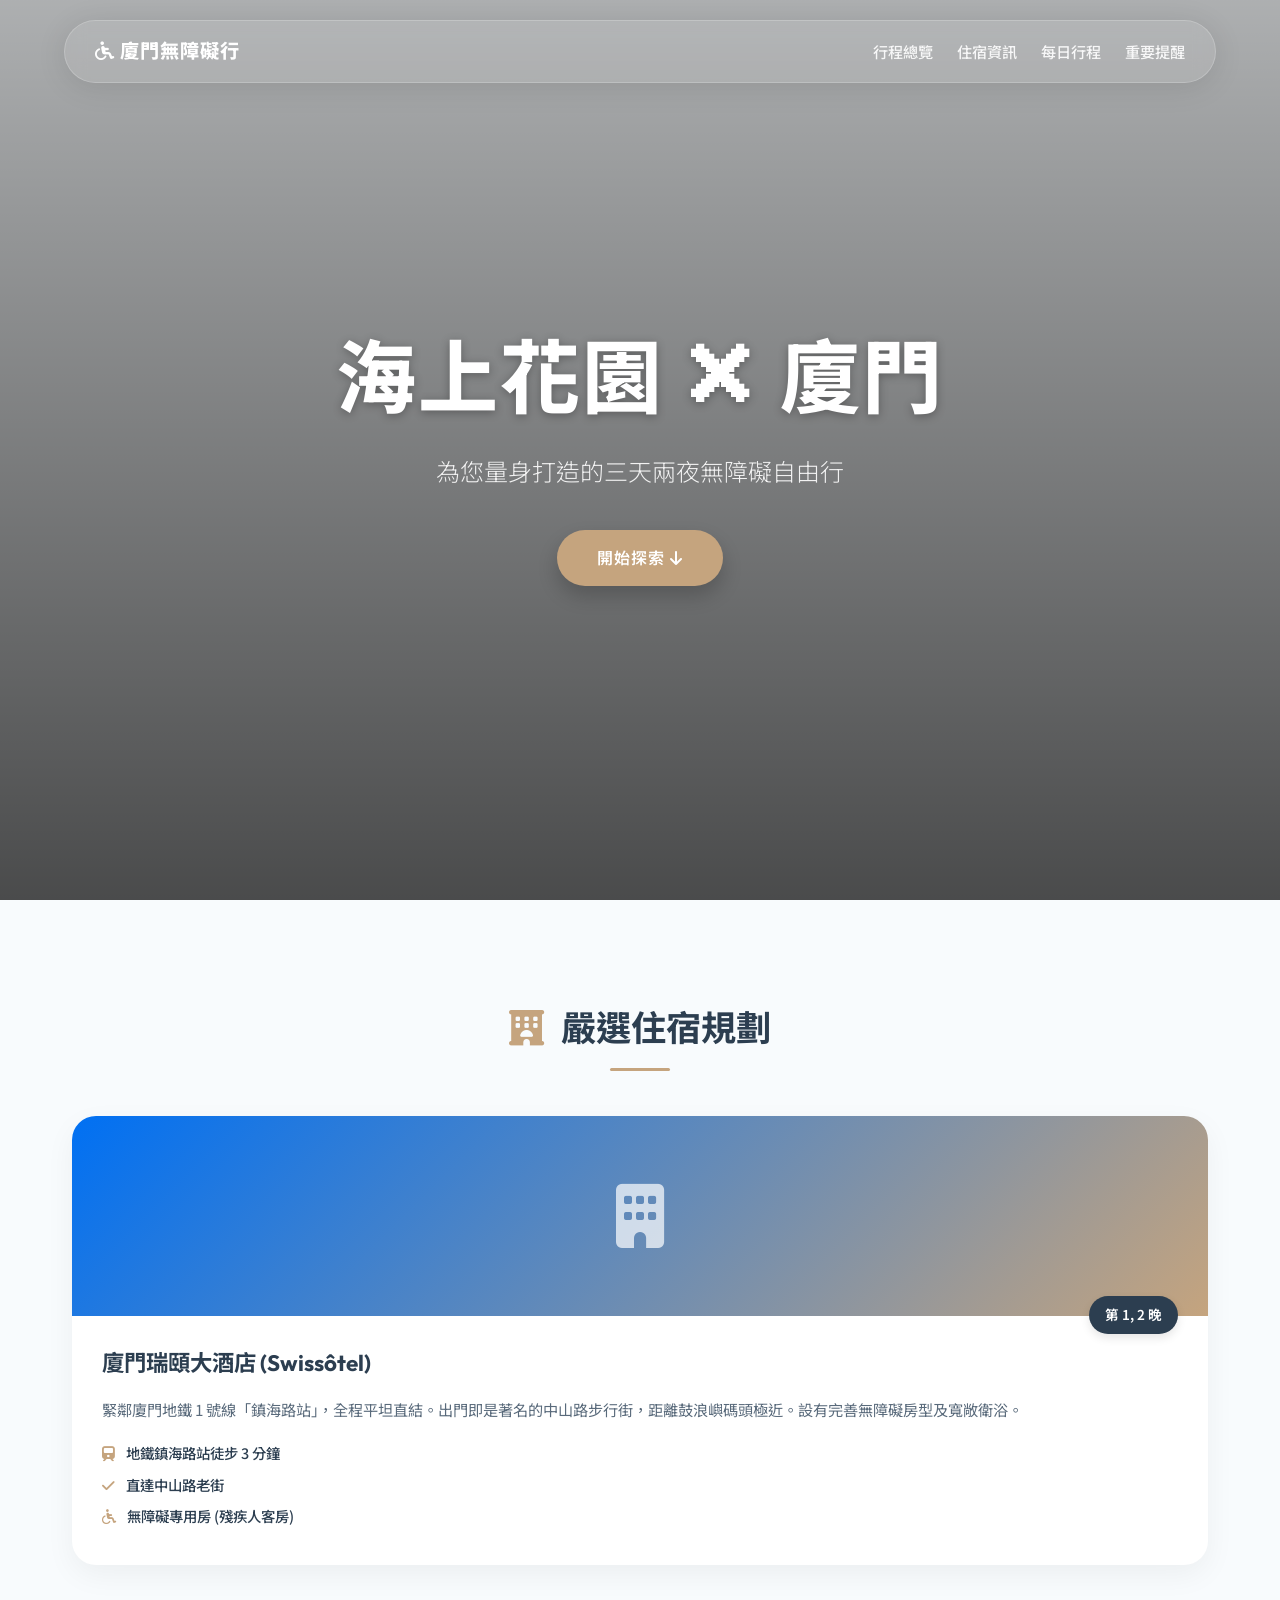
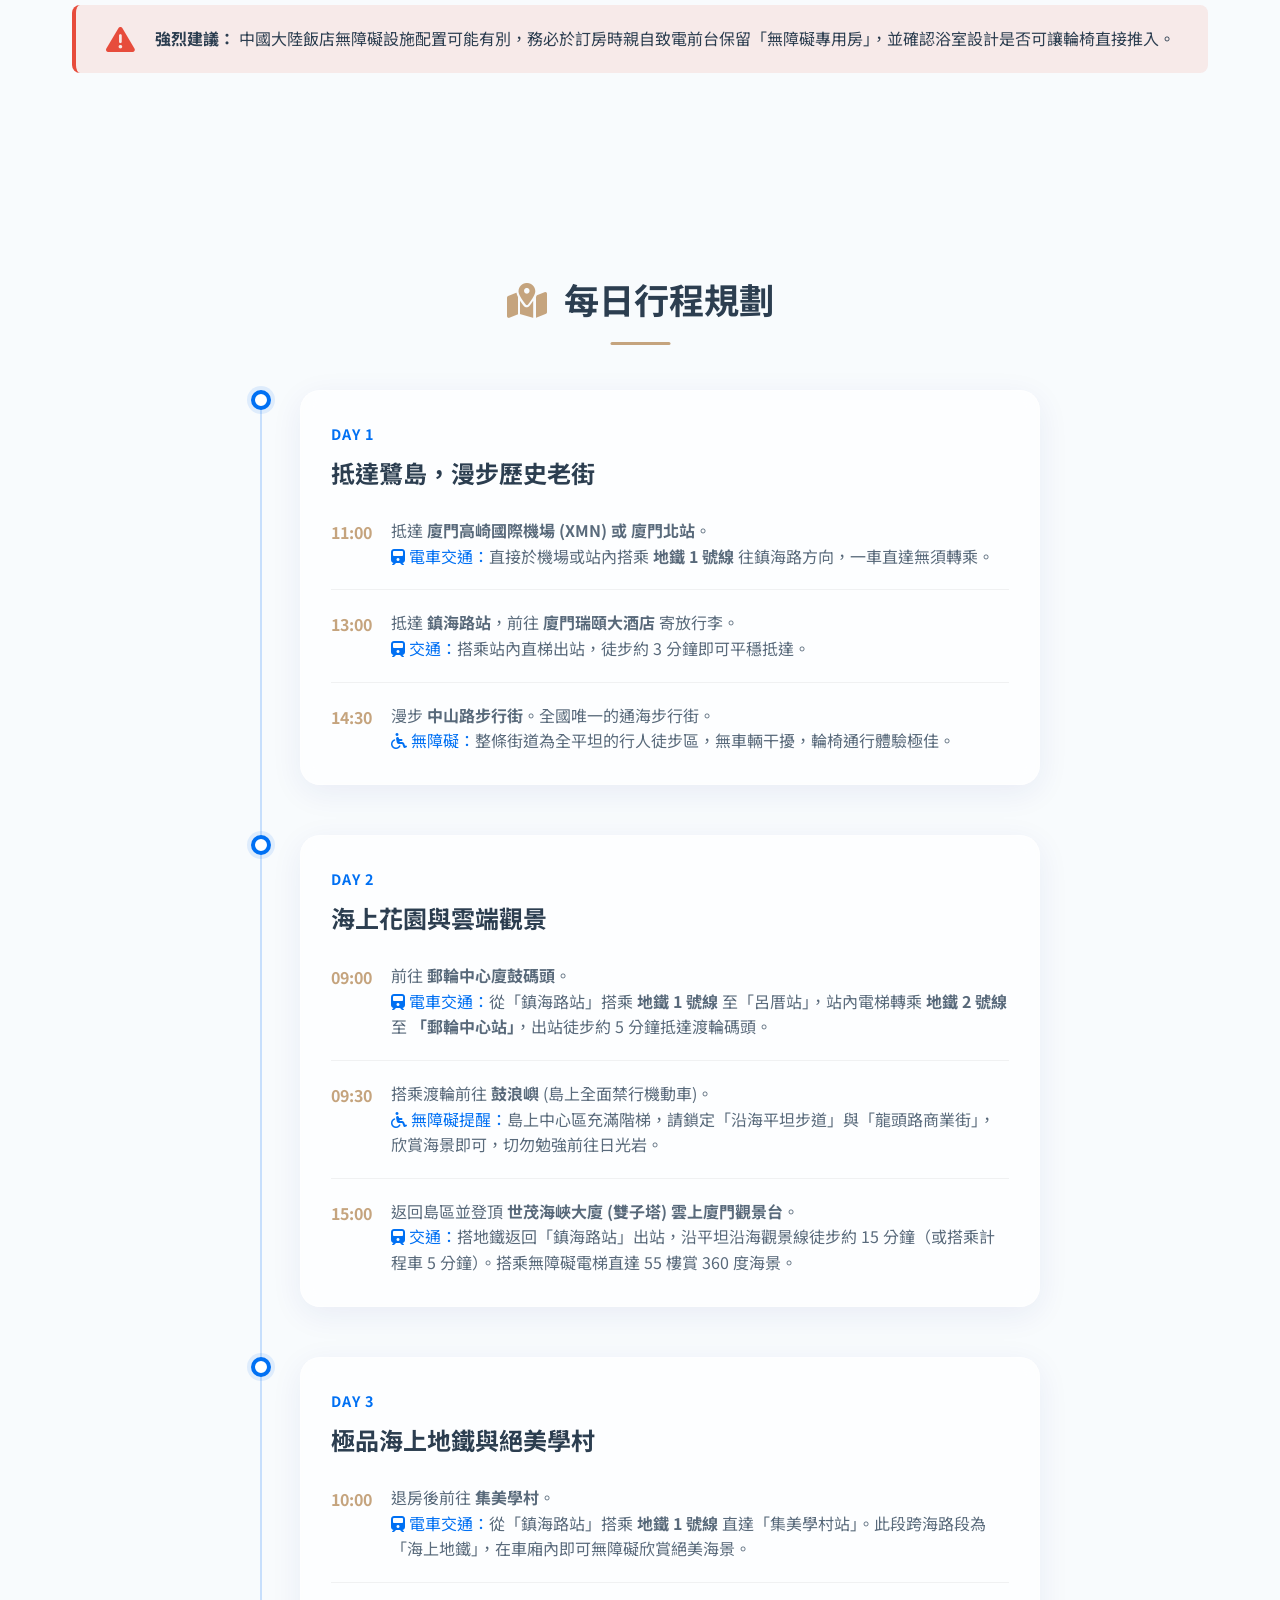
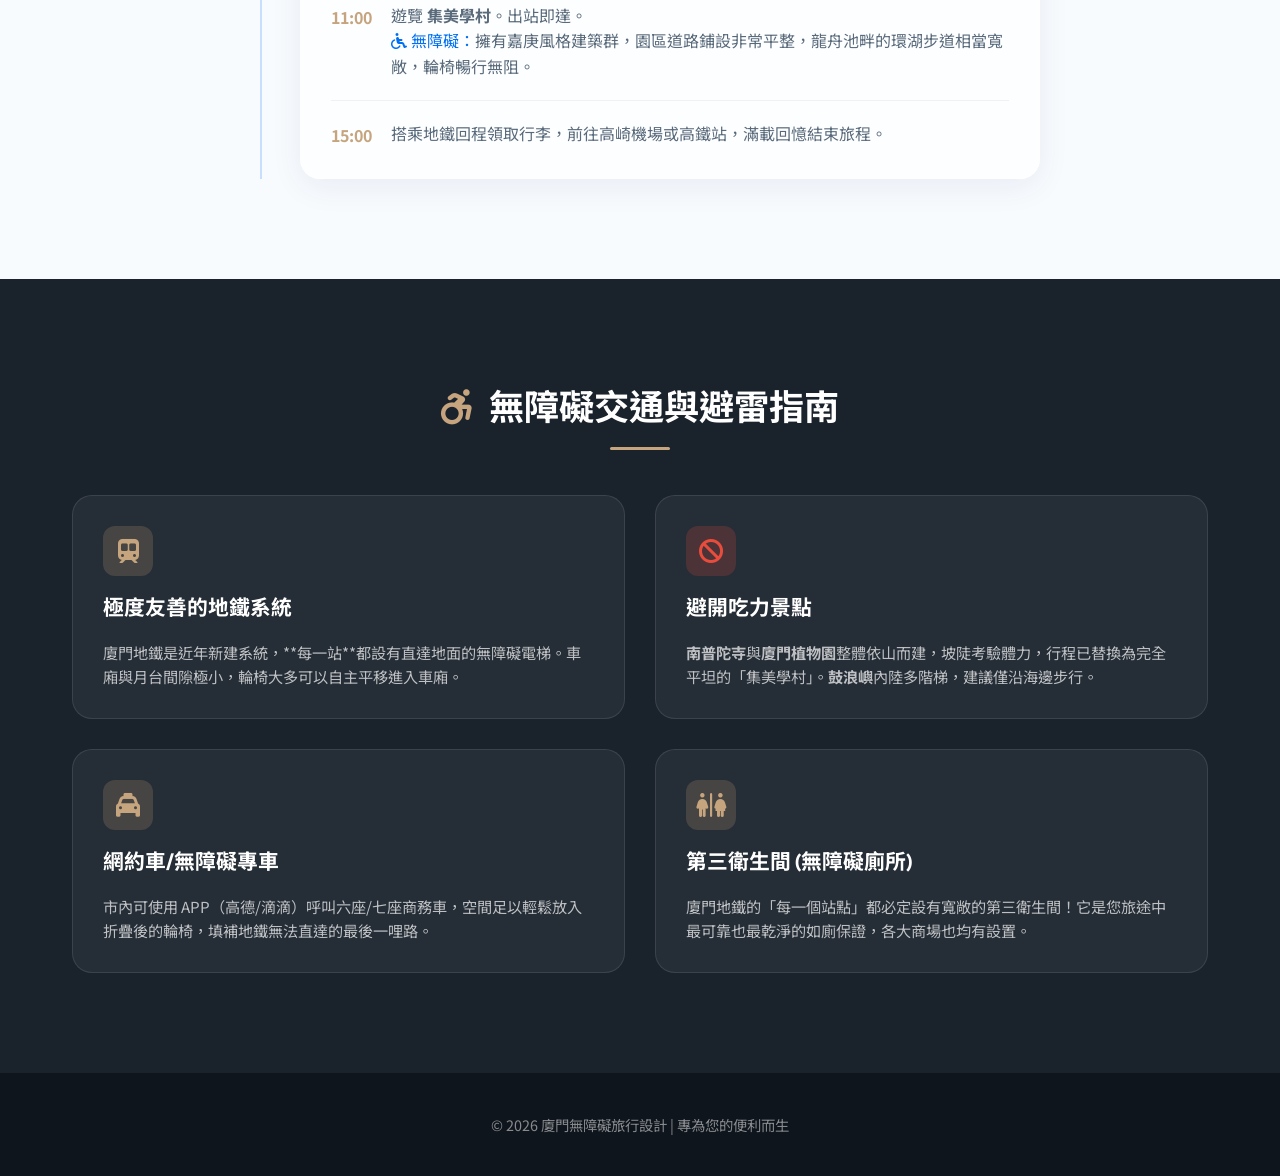
==== xiamen.html @ 21d66947 "Add files via upload" ====
<!DOCTYPE html>
<html lang="zh-TW">
<head>
    <meta charset="UTF-8">
    <meta name="viewport" content="width=device-width, initial-scale=1.0">
    <title>廈門專屬無障礙自由行 | 三天兩夜深度導覽</title>
    <meta name="description" content="專為輪椅使用者設計的廈門三天兩夜無障礙自由行行程規劃，包含住宿、交通與景點安排。">
    <!-- Google Fonts -->
    <link rel="preconnect" href="https://fonts.googleapis.com">
    <link rel="preconnect" href="https://fonts.gstatic.com" crossorigin>
    <link href="https://fonts.googleapis.com/css2?family=Noto+Sans+TC:wght@300;400;500;700&family=Outfit:wght@400;600;800&display=swap" rel="stylesheet">
    <!-- Font Awesome -->
    <link rel="stylesheet" href="https://cdnjs.cloudflare.com/ajax/libs/font-awesome/6.4.0/css/all.min.css">
    <link rel="stylesheet" href="index.css">
    <style>
        /* Override Hero Background for Xiamen */
        .hero-background {
            background-image: linear-gradient(to bottom, rgba(0,0,0,0.3), rgba(0,0,0,0.7)), url('https://images.unsplash.com/photo-1574041794611-65f0d2ba2cdc?ixlib=rb-4.0.3&auto=format&fit=crop&w=1920&q=80');
        }
    </style>
</head>
<body>

    <!-- Hero Section -->
    <header class="hero">
        <div class="hero-background"></div>
        <div class="glass-nav">
            <div class="logo"><i class="fa-solid fa-wheelchair"></i> 廈門無障礙行</div>
            <nav>
                <a href="#overview">行程總覽</a>
                <a href="#accommodation">住宿資訊</a>
                <a href="#itinerary">每日行程</a>
                <a href="#tips">重要提醒</a>
            </nav>
        </div>
        <div class="hero-content">
            <h1 class="animate-fade-up">海上花園 ✕ 廈門</h1>
            <p class="subtitle animate-fade-up" style="animation-delay: 0.2s;">為您量身打造的三天兩夜無障礙自由行</p>
            <a href="#itinerary" class="cta-button animate-fade-up" style="animation-delay: 0.4s;">
                開始探索 <i class="fa-solid fa-arrow-down"></i>
            </a>
        </div>
    </header>

    <!-- Accommodation Section -->
    <section id="accommodation" class="section glass-section">
        <div class="container">
            <h2 class="section-title"><i class="fa-solid fa-hotel"></i> 嚴選住宿規劃</h2>
            <div class="cards-grid">
                <!-- Hotel 1 -->
                <div class="card hotel-card hover-lift">
                    <div class="card-image" style="background: linear-gradient(135deg, #0070f3, #c5a47e); display: flex; align-items: center; justify-content: center;"><i class="fa-solid fa-building" style="font-size: 4rem; color: rgba(255,255,255,0.7);"></i></div>
                    <div class="card-content">
                        <div class="badge">第 1, 2 晚</div>
                        <h3>廈門瑞頤大酒店 (Swissôtel)</h3>
                        <p class="hotel-desc">緊鄰廈門地鐵 1 號線「鎮海路站」，全程平坦直結。出門即是著名的中山路步行街，距離鼓浪嶼碼頭極近。設有完善無障礙房型及寬敞衛浴。</p>
                        <ul class="features">
                            <li><i class="fa-solid fa-train"></i> 地鐵鎮海路站徒步 3 分鐘</li>
                            <li><i class="fa-solid fa-check"></i> 直達中山路老街</li>
                            <li><i class="fa-solid fa-wheelchair"></i> 無障礙專用房 (殘疾人客房)</li>
                        </ul>
                    </div>
                </div>
            </div>
            <div class="alert-box warning-alert">
                <i class="fa-solid fa-triangle-exclamation"></i>
                <div>
                    <strong>強烈建議：</strong>
                    中國大陸飯店無障礙設施配置可能有別，務必於訂房時親自致電前台保留「無障礙專用房」，並確認浴室設計是否可讓輪椅直接推入。
                </div>
            </div>
        </div>
    </section>

    <!-- Itinerary Timeline -->
    <section id="itinerary" class="section">
        <div class="container">
            <h2 class="section-title"><i class="fa-solid fa-map-location-dot"></i> 每日行程規劃</h2>
            <div class="timeline">
                
                <!-- Day 1 -->
                <div class="timeline-item">
                    <div class="timeline-dot"></div>
                    <div class="timeline-content glass-card hover-scale">
                        <div class="day-number">Day 1</div>
                        <h3>抵達鷺島，漫步歷史老街</h3>
                        <div class="time-block">
                            <span class="time">11:00</span>
                            <p>抵達 <strong>廈門高崎國際機場 (XMN) 或 廈門北站</strong>。<br><span style="color:var(--accent-blue)"><i class="fa-solid fa-train"></i> 電車交通：</span>直接於機場或站內搭乘 <strong>地鐵 1 號線</strong> 往鎮海路方向，一車直達無須轉乘。</p>
                        </div>
                        <div class="time-block">
                            <span class="time">13:00</span>
                            <p>抵達 <strong>鎮海路站</strong>，前往 <strong>廈門瑞頤大酒店</strong> 寄放行李。<br><span style="color:var(--accent-blue)"><i class="fa-solid fa-train"></i> 交通：</span>搭乘站內直梯出站，徒步約 3 分鐘即可平穩抵達。</p>
                        </div>
                        <div class="time-block">
                            <span class="time">14:30</span>
                            <p>漫步 <strong>中山路步行街</strong>。全國唯一的通海步行街。<br><span style="color:var(--accent-blue)"><i class="fa-solid fa-wheelchair"></i> 無障礙：</span>整條街道為全平坦的行人徒步區，無車輛干擾，輪椅通行體驗極佳。</p>
                        </div>
                    </div>
                </div>

                <!-- Day 2 -->
                <div class="timeline-item">
                    <div class="timeline-dot"></div>
                    <div class="timeline-content glass-card hover-scale">
                        <div class="day-number">Day 2</div>
                        <h3>海上花園與雲端觀景</h3>
                        <div class="time-block">
                            <span class="time">09:00</span>
                            <p>前往 <strong>郵輪中心廈鼓碼頭</strong>。<br><span style="color:var(--accent-blue)"><i class="fa-solid fa-train"></i> 電車交通：</span>從「鎮海路站」搭乘 <strong>地鐵 1 號線</strong> 至「呂厝站」，站內電梯轉乘 <strong>地鐵 2 號線</strong> 至 <strong>「郵輪中心站」</strong>，出站徒步約 5 分鐘抵達渡輪碼頭。</p>
                        </div>
                        <div class="time-block">
                            <span class="time">09:30</span>
                            <p>搭乘渡輪前往 <strong>鼓浪嶼</strong> (島上全面禁行機動車)。<br><span style="color:var(--accent-blue)"><i class="fa-solid fa-wheelchair"></i> 無障礙提醒：</span>島上中心區充滿階梯，請鎖定「沿海平坦步道」與「龍頭路商業街」，欣賞海景即可，切勿勉強前往日光岩。</p>
                        </div>
                        <div class="time-block">
                            <span class="time">15:00</span>
                            <p>返回島區並登頂 <strong>世茂海峽大廈 (雙子塔) 雲上廈門觀景台</strong>。<br><span style="color:var(--accent-blue)"><i class="fa-solid fa-train"></i> 交通：</span>搭地鐵返回「鎮海路站」出站，沿平坦沿海觀景線徒步約 15 分鐘（或搭乘計程車 5 分鐘）。搭乘無障礙電梯直達 55 樓賞 360 度海景。</p>
                        </div>
                    </div>
                </div>

                <!-- Day 3 -->
                <div class="timeline-item">
                    <div class="timeline-dot"></div>
                    <div class="timeline-content glass-card hover-scale">
                        <div class="day-number">Day 3</div>
                        <h3>極品海上地鐵與絕美學村</h3>
                        <div class="time-block">
                            <span class="time">10:00</span>
                            <p>退房後前往 <strong>集美學村</strong>。<br><span style="color:var(--accent-blue)"><i class="fa-solid fa-train"></i> 電車交通：</span>從「鎮海路站」搭乘 <strong>地鐵 1 號線</strong> 直達「集美學村站」。此段跨海路段為「海上地鐵」，在車廂內即可無障礙欣賞絕美海景。</p>
                        </div>
                        <div class="time-block">
                            <span class="time">11:00</span>
                            <p>遊覽 <strong>集美學村</strong>。出站即達。<br><span style="color:var(--accent-blue)"><i class="fa-solid fa-wheelchair"></i> 無障礙：</span>擁有嘉庚風格建築群，園區道路鋪設非常平整，龍舟池畔的環湖步道相當寬敞，輪椅暢行無阻。</p>
                        </div>
                        <div class="time-block">
                            <span class="time">15:00</span>
                            <p>搭乘地鐵回程領取行李，前往高崎機場或高鐵站，滿載回憶結束旅程。</p>
                        </div>
                    </div>
                </div>

            </div>
        </div>
    </section>

    <!-- Tips Section -->
    <section id="tips" class="section dark-section">
        <div class="container">
            <h2 class="section-title"><i class="fa-solid fa-wheelchair-move"></i> 無障礙交通與避雷指南</h2>
            <div class="grid-2-col">
                <div class="tip-card">
                    <div class="tip-icon"><i class="fa-solid fa-train-subway"></i></div>
                    <h3>極度友善的地鐵系統</h3>
                    <p>廈門地鐵是近年新建系統，**每一站**都設有直達地面的無障礙電梯。車廂與月台間隙極小，輪椅大多可以自主平移進入車廂。</p>
                </div>
                <div class="tip-card danger-tip">
                    <div class="tip-icon"><i class="fa-solid fa-ban"></i></div>
                    <h3>避開吃力景點</h3>
                    <p><strong>南普陀寺</strong>與<strong>廈門植物園</strong>整體依山而建，坡陡考驗體力，行程已替換為完全平坦的「集美學村」。<strong>鼓浪嶼</strong>內陸多階梯，建議僅沿海邊步行。</p>
                </div>
                <div class="tip-card">
                    <div class="tip-icon"><i class="fa-solid fa-taxi"></i></div>
                    <h3>網約車/無障礙專車</h3>
                    <p>市內可使用 APP（高德/滴滴）呼叫六座/七座商務車，空間足以輕鬆放入折疊後的輪椅，填補地鐵無法直達的最後一哩路。</p>
                </div>
                <div class="tip-card">
                    <div class="tip-icon"><i class="fa-solid fa-restroom"></i></div>
                    <h3>第三衛生間 (無障礙廁所)</h3>
                    <p>廈門地鐵的「每一個站點」都必定設有寬敞的第三衛生間！它是您旅途中最可靠也最乾淨的如廁保證，各大商場也均有設置。</p>
                </div>
            </div>
        </div>
    </section>

    <footer>
        <div class="container text-center">
            <p>&copy; 2026 廈門無障礙旅行設計 | 專為您的便利而生</p>
        </div>
    </footer>

    <script>
        // Simple scroll animation script
        const observerOptions = {
            threshold: 0.1,
            rootMargin: "0px 0px -50px 0px"
        };

        const observer = new IntersectionObserver((entries) => {
            entries.forEach(entry => {
                if (entry.isIntersecting) {
                    entry.target.classList.add('in-view');
                }
            });
        }, observerOptions);

        document.querySelectorAll('.timeline-item, .card, .tip-card').forEach(el => {
            el.classList.add('animate-on-scroll');
            observer.observe(el);
        });
    </script>
</body>
</html>
---- index.css ----
/* CSS Variables for Premium Aesthetic */
:root {
    --primary-bg: #f8fbfd;
    --text-main: #2c3e50;
    --text-muted: #596a7b;
    --accent-blue: #0070f3;
    --accent-gold: #c5a47e;
    --danger-red: #e74c3c;
    --glass-bg: rgba(255, 255, 255, 0.7);
    --glass-border: rgba(255, 255, 255, 0.4);
    --glass-shadow: 0 8px 32px 0 rgba(31, 38, 135, 0.07);
    --transition-smooth: all 0.4s cubic-bezier(0.16, 1, 0.3, 1);
}

/* Reset & Typgraphy */
* {
    margin: 0;
    padding: 0;
    box-sizing: border-box;
}

html {
    scroll-behavior: smooth;
}

body {
    font-family: 'Noto Sans TC', sans-serif;
    background-color: var(--primary-bg);
    color: var(--text-main);
    line-height: 1.6;
    overflow-x: hidden;
}

h1, h2, h3, .logo {
    font-family: 'Outfit', 'Noto Sans TC', sans-serif;
}

.container {
    max-width: 1200px;
    margin: 0 auto;
    padding: 0 2rem;
}

/* Animations */
@keyframes fadeUp {
    from { opacity: 0; transform: translateY(30px); }
    to { opacity: 1; transform: translateY(0); }
}

.animate-fade-up {
    opacity: 0;
    animation: fadeUp 0.8s forwards;
}

/* Hero Section */
.hero {
    position: relative;
    height: 100vh;
    min-height: 600px;
    display: flex;
    align-items: center;
    justify-content: center;
    overflow: hidden;
}

.hero-background {
    position: absolute;
    top: 0; left: 0; width: 100%; height: 100%;
    /* Using Unsplash for premium beautiful Osaka background */
    background-image: linear-gradient(to bottom, rgba(0,0,0,0.3), rgba(0,0,0,0.7)), url('https://images.unsplash.com/photo-1590559899731-a382839cecdf?ixlib=rb-4.0.3&auto=format&fit=crop&w=1920&q=80');
    background-size: cover;
    background-position: center;
    z-index: 1;
}

.glass-nav {
    position: absolute;
    top: 20px;
    left: 50%;
    transform: translateX(-50%);
    width: 90%;
    max-width: 1200px;
    display: flex;
    justify-content: space-between;
    align-items: center;
    padding: 15px 30px;
    background: rgba(255, 255, 255, 0.1);
    backdrop-filter: blur(10px);
    -webkit-backdrop-filter: blur(10px);
    border: 1px solid rgba(255, 255, 255, 0.2);
    border-radius: 50px;
    z-index: 10;
    box-shadow: 0 4px 30px rgba(0, 0, 0, 0.1);
}

.logo {
    color: white;
    font-size: 1.2rem;
    font-weight: 800;
    letter-spacing: 1px;
}

nav a {
    color: rgba(255, 255, 255, 0.9);
    text-decoration: none;
    margin-left: 20px;
    font-size: 0.95rem;
    font-weight: 500;
    transition: var(--transition-smooth);
}

nav a:hover {
    color: var(--accent-gold);
}

.hero-content {
    position: relative;
    z-index: 2;
    text-align: center;
    color: white;
    padding: 0 20px;
}

.hero-content h1 {
    font-size: clamp(3rem, 8vw, 5rem);
    font-weight: 800;
    letter-spacing: 2px;
    margin-bottom: 10px;
    text-shadow: 0 2px 10px rgba(0,0,0,0.3);
}

.hero-content .subtitle {
    font-size: clamp(1.1rem, 2vw, 1.5rem);
    font-weight: 300;
    margin-bottom: 40px;
    color: rgba(255, 255, 255, 0.9);
}

.cta-button {
    display: inline-block;
    padding: 15px 40px;
    background-color: var(--accent-gold);
    color: white;
    text-decoration: none;
    border-radius: 50px;
    font-weight: 600;
    letter-spacing: 1px;
    transition: var(--transition-smooth);
    box-shadow: 0 10px 20px rgba(0,0,0,0.2);
}

.cta-button:hover {
    transform: translateY(-3px);
    background-color: #b3926a;
    box-shadow: 0 15px 25px rgba(0,0,0,0.3);
}

/* Sections */
.section {
    padding: 100px 0;
}

.section-title {
    text-align: center;
    font-size: 2.2rem;
    margin-bottom: 60px;
    position: relative;
    display: inline-block;
    left: 50%;
    transform: translateX(-50%);
    color: var(--text-main);
}

.section-title::after {
    content: '';
    position: absolute;
    bottom: -15px;
    left: 50%;
    transform: translateX(-50%);
    width: 60px;
    height: 3px;
    background-color: var(--accent-gold);
    border-radius: 2px;
}

.section-title i {
    color: var(--accent-gold);
    margin-right: 10px;
}

/* Cards & Glassmorphism */
.cards-grid {
    display: grid;
    grid-template-columns: repeat(auto-fit, minmax(300px, 1fr));
    gap: 40px;
    margin-bottom: 40px;
}

.card {
    background: #fff;
    border-radius: 24px;
    overflow: hidden;
    box-shadow: 0 10px 30px rgba(0,0,0,0.05);
    transition: var(--transition-smooth);
    position: relative;
}

.hover-lift:hover {
    transform: translateY(-10px);
    box-shadow: 0 20px 40px rgba(0,0,0,0.1);
}

.card-image {
    height: 200px;
    background-size: cover;
    background-position: center;
}

.bg-osaka-hotel {
    background-image: url('https://images.unsplash.com/photo-1590403759363-f27357c32bf2?ixlib=rb-4.0.3&auto=format&fit=crop&w=800&q=80');
}

.bg-kyoto-hotel {
    background-image: url('https://images.unsplash.com/photo-1498654896293-37aacf113fd9?ixlib=rb-4.0.3&auto=format&fit=crop&w=800&q=80');
}

.card-content {
    padding: 30px;
    position: relative;
}

.badge {
    position: absolute;
    top: -20px;
    right: 30px;
    background: var(--text-main);
    color: white;
    padding: 8px 16px;
    border-radius: 20px;
    font-size: 0.85rem;
    font-weight: 600;
    box-shadow: 0 4px 10px rgba(0,0,0,0.1);
}

.kyoto-badge {
    background: var(--accent-gold);
}

.hotel-card h3 {
    margin-bottom: 15px;
    font-size: 1.4rem;
}

.hotel-desc {
    color: var(--text-muted);
    font-size: 0.95rem;
    margin-bottom: 20px;
}

.features {
    list-style: none;
    font-size: 0.9rem;
    color: var(--text-main);
    font-weight: 500;
}

.features li {
    margin-bottom: 8px;
}

.features i {
    color: var(--accent-gold);
    margin-right: 8px;
}

/* Alerts */
.alert-box {
    background: rgba(231, 76, 60, 0.1);
    border-left: 4px solid var(--danger-red);
    padding: 20px 30px;
    border-radius: 8px;
    display: flex;
    align-items: center;
    gap: 20px;
}

.warning-alert i {
    color: var(--danger-red);
    font-size: 1.8rem;
}

/* Timeline */
.timeline {
    position: relative;
    max-width: 800px;
    margin: 0 auto;
}

.timeline::before {
    content: '';
    position: absolute;
    top: 0;
    bottom: 0;
    left: 20px;
    width: 2px;
    background: rgba(0, 112, 243, 0.2);
}

.timeline-item {
    position: relative;
    padding-left: 60px;
    margin-bottom: 50px;
}

.timeline-item:last-child {
    margin-bottom: 0;
}

.timeline-dot {
    position: absolute;
    left: 11px;
    top: 0;
    width: 20px;
    height: 20px;
    background: white;
    border: 4px solid var(--accent-blue);
    border-radius: 50%;
    z-index: 2;
    box-shadow: 0 0 0 4px rgba(0, 112, 243, 0.1);
}

.glass-card {
    background: var(--glass-bg);
    backdrop-filter: blur(10px);
    -webkit-backdrop-filter: blur(10px);
    border: 1px solid var(--glass-border);
    padding: 30px;
    border-radius: 20px;
    box-shadow: var(--glass-shadow);
    transition: var(--transition-smooth);
}

.hover-scale:hover {
    transform: scale(1.02);
    box-shadow: 0 15px 35px rgba(31, 38, 135, 0.1);
}

.day-number {
    display: inline-block;
    color: var(--accent-blue);
    font-weight: 700;
    font-size: 0.9rem;
    letter-spacing: 1px;
    text-transform: uppercase;
    margin-bottom: 10px;
}

.timeline-content h3 {
    font-size: 1.5rem;
    margin-bottom: 25px;
    color: var(--text-main);
}

.time-block {
    display: flex;
    margin-bottom: 20px;
    padding-bottom: 20px;
    border-bottom: 1px solid rgba(0,0,0,0.05);
}

.time-block:last-child {
    margin-bottom: 0;
    padding-bottom: 0;
    border-bottom: none;
}

.time-block .time {
    font-weight: 700;
    color: var(--accent-gold);
    min-width: 60px;
    padding-top: 2px;
}

.time-block p {
    color: var(--text-muted);
}

/* Dark Section / Tips */
.dark-section {
    background-color: #1a222c;
    color: white;
}

.dark-section .section-title {
    color: white;
}

.grid-2-col {
    display: grid;
    grid-template-columns: repeat(auto-fit, minmax(400px, 1fr));
    gap: 30px;
}

.tip-card {
    background: rgba(255, 255, 255, 0.05);
    border: 1px solid rgba(255, 255, 255, 0.1);
    padding: 30px;
    border-radius: 20px;
    display: flex;
    flex-direction: column;
    gap: 15px;
    transition: var(--transition-smooth);
}

.tip-card:hover {
    background: rgba(255, 255, 255, 0.08);
    transform: translateY(-5px);
}

.tip-icon {
    width: 50px;
    height: 50px;
    background: rgba(197, 164, 126, 0.2);
    color: var(--accent-gold);
    display: flex;
    align-items: center;
    justify-content: center;
    border-radius: 12px;
    font-size: 1.5rem;
}

.tip-card h3 {
    font-size: 1.3rem;
}

.tip-card p {
    color: rgba(255, 255, 255, 0.7);
    font-size: 0.95rem;
}

.danger-tip .tip-icon {
    background: rgba(231, 76, 60, 0.2);
    color: var(--danger-red);
}

/* Footer */
footer {
    background: #0f151c;
    color: rgba(255,255,255,0.5);
    padding: 40px 0;
    font-size: 0.9rem;
}

.text-center {
    text-align: center;
}

/* Scroll Animation States */
.animate-on-scroll {
    opacity: 0;
    transform: translateY(30px);
    transition: all 0.8s cubic-bezier(0.16, 1, 0.3, 1);
}

.animate-on-scroll.in-view {
    opacity: 1;
    transform: translateY(0);
}

/* Responsive */
@media (max-width: 768px) {
    .glass-nav {
        flex-direction: column;
        gap: 15px;
        border-radius: 20px;
    }
    nav a {
        margin: 0 10px;
    }
    .grid-2-col {
        grid-template-columns: 1fr;
    }
    .time-block {
        flex-direction: column;
        gap: 5px;
    }
}
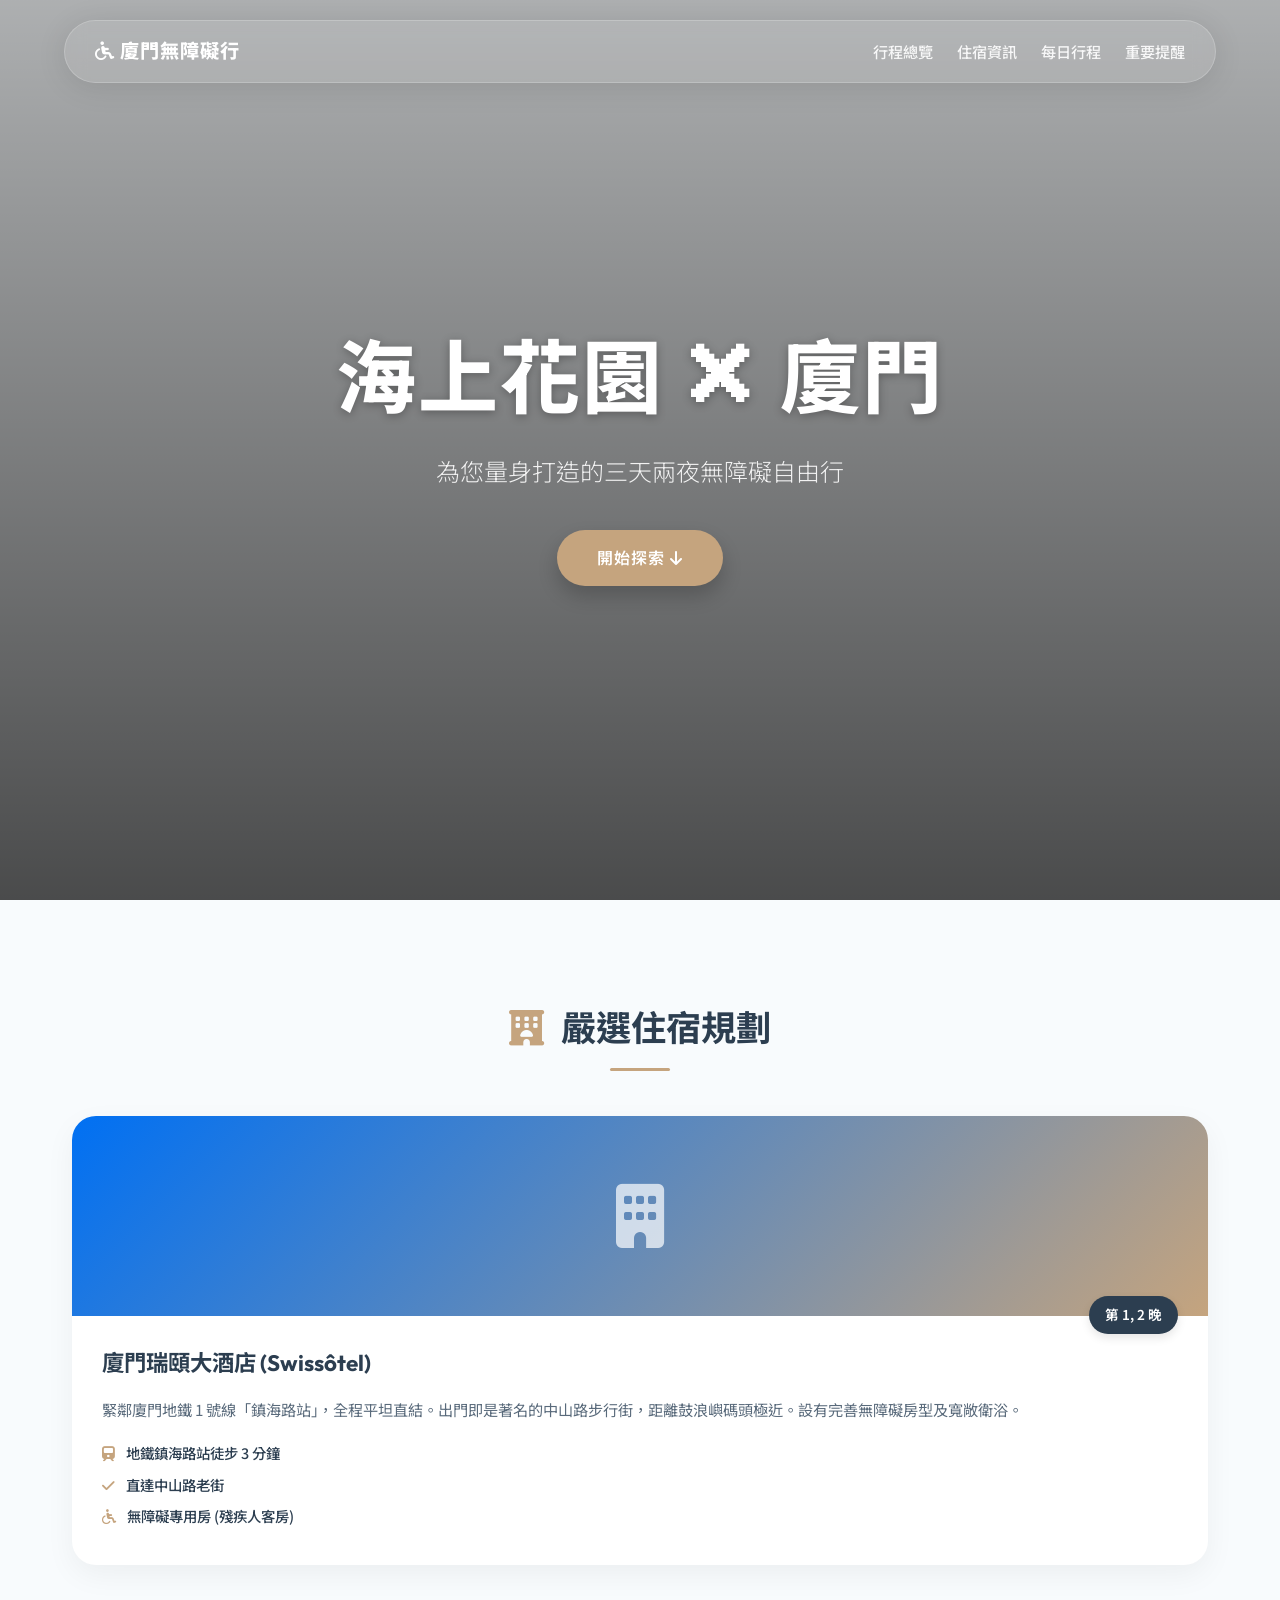
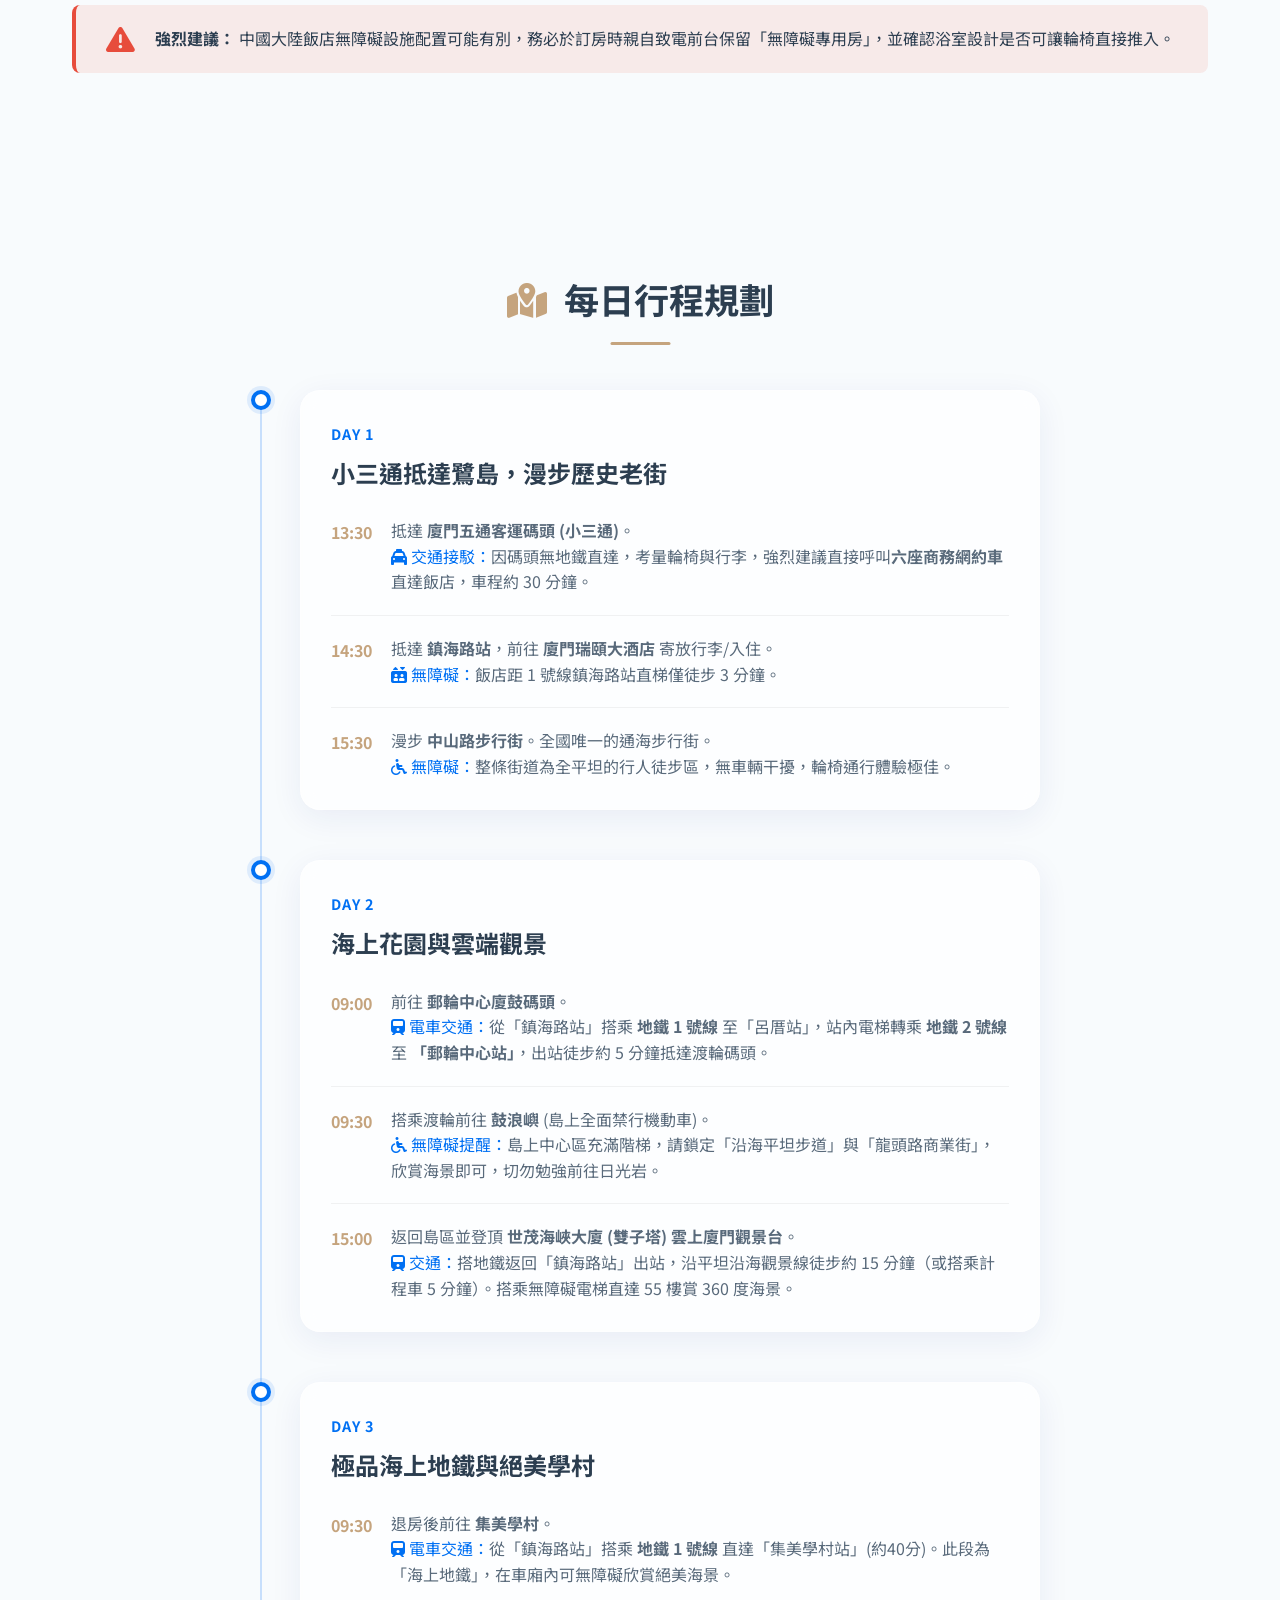
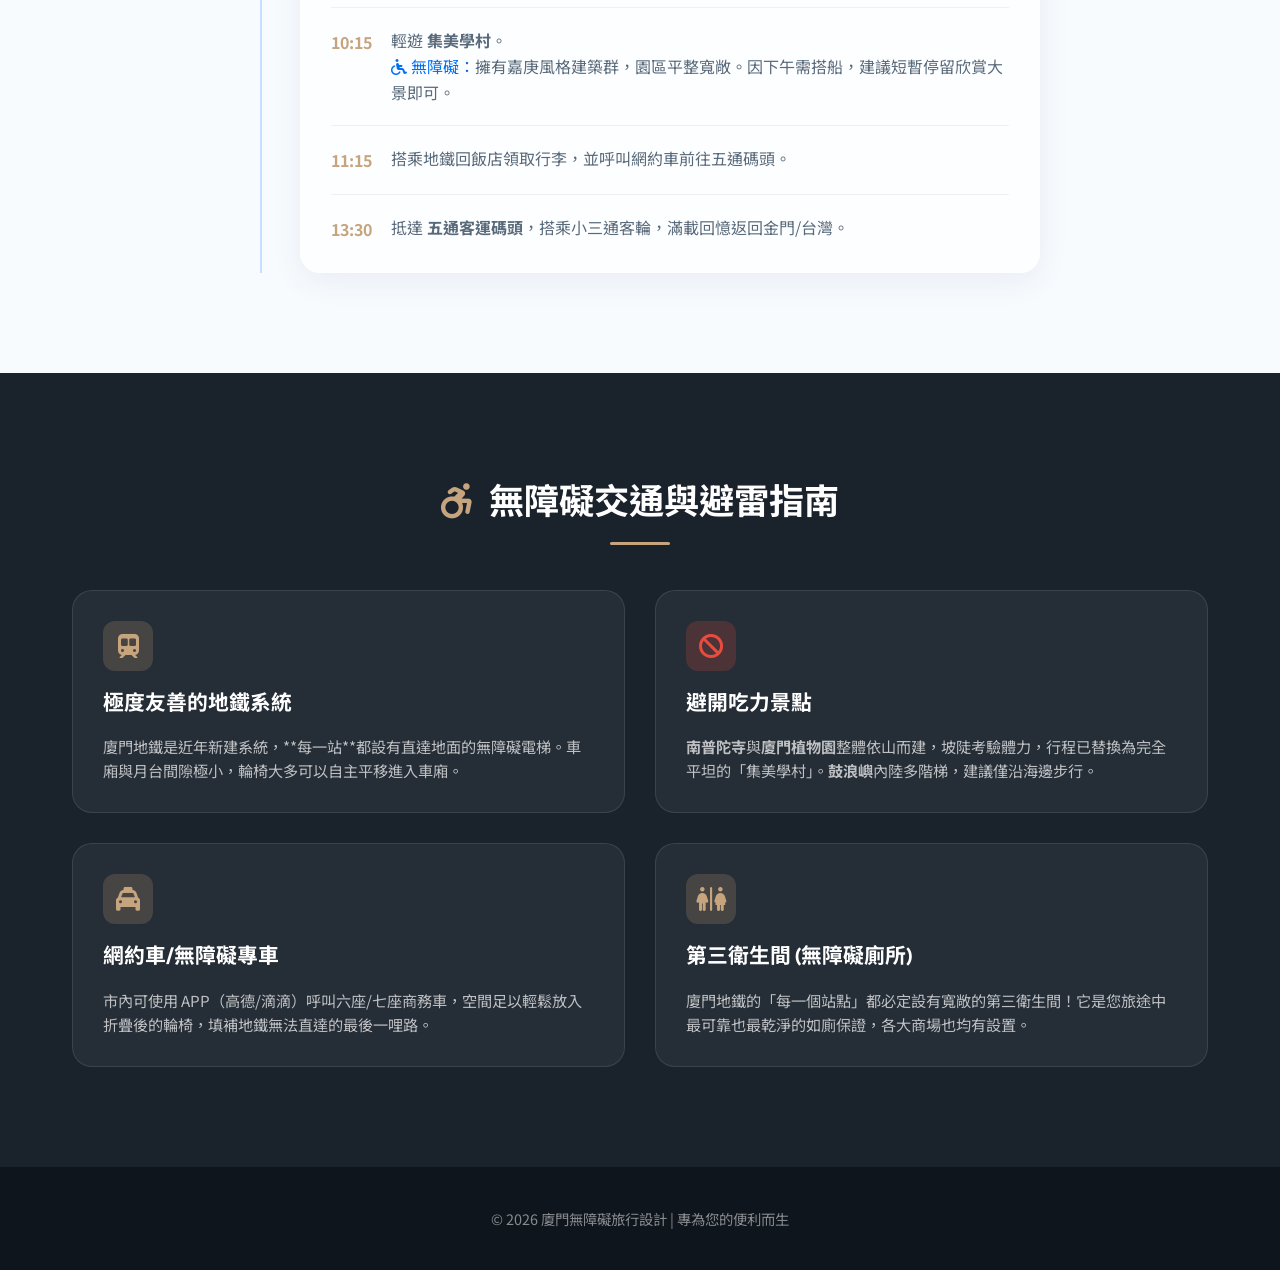
==== commit b321bf58: "Add files via upload" ====
--- a/xiamen.html
+++ b/xiamen.html
@@ -83,17 +83,17 @@
                     <div class="timeline-dot"></div>
                     <div class="timeline-content glass-card hover-scale">
                         <div class="day-number">Day 1</div>
-                        <h3>抵達鷺島，漫步歷史老街</h3>
-                        <div class="time-block">
-                            <span class="time">11:00</span>
-                            <p>抵達 <strong>廈門高崎國際機場 (XMN) 或 廈門北站</strong>。<br><span style="color:var(--accent-blue)"><i class="fa-solid fa-train"></i> 電車交通：</span>直接於機場或站內搭乘 <strong>地鐵 1 號線</strong> 往鎮海路方向，一車直達無須轉乘。</p>
-                        </div>
-                        <div class="time-block">
-                            <span class="time">13:00</span>
-                            <p>抵達 <strong>鎮海路站</strong>，前往 <strong>廈門瑞頤大酒店</strong> 寄放行李。<br><span style="color:var(--accent-blue)"><i class="fa-solid fa-train"></i> 交通：</span>搭乘站內直梯出站，徒步約 3 分鐘即可平穩抵達。</p>
+                        <h3>小三通抵達鷺島，漫步歷史老街</h3>
+                        <div class="time-block">
+                            <span class="time">13:30</span>
+                            <p>抵達 <strong>廈門五通客運碼頭 (小三通)</strong>。<br><span style="color:var(--accent-blue)"><i class="fa-solid fa-taxi"></i> 交通接駁：</span>因碼頭無地鐵直達，考量輪椅與行李，強烈建議直接呼叫<strong>六座商務網約車</strong>直達飯店，車程約 30 分鐘。</p>
                         </div>
                         <div class="time-block">
                             <span class="time">14:30</span>
+                            <p>抵達 <strong>鎮海路站</strong>，前往 <strong>廈門瑞頤大酒店</strong> 寄放行李/入住。<br><span style="color:var(--accent-blue)"><i class="fa-solid fa-elevator"></i> 無障礙：</span>飯店距 1 號線鎮海路站直梯僅徒步 3 分鐘。</p>
+                        </div>
+                        <div class="time-block">
+                            <span class="time">15:30</span>
                             <p>漫步 <strong>中山路步行街</strong>。全國唯一的通海步行街。<br><span style="color:var(--accent-blue)"><i class="fa-solid fa-wheelchair"></i> 無障礙：</span>整條街道為全平坦的行人徒步區，無車輛干擾，輪椅通行體驗極佳。</p>
                         </div>
                     </div>
@@ -127,16 +127,20 @@
                         <div class="day-number">Day 3</div>
                         <h3>極品海上地鐵與絕美學村</h3>
                         <div class="time-block">
-                            <span class="time">10:00</span>
-                            <p>退房後前往 <strong>集美學村</strong>。<br><span style="color:var(--accent-blue)"><i class="fa-solid fa-train"></i> 電車交通：</span>從「鎮海路站」搭乘 <strong>地鐵 1 號線</strong> 直達「集美學村站」。此段跨海路段為「海上地鐵」，在車廂內即可無障礙欣賞絕美海景。</p>
-                        </div>
-                        <div class="time-block">
-                            <span class="time">11:00</span>
-                            <p>遊覽 <strong>集美學村</strong>。出站即達。<br><span style="color:var(--accent-blue)"><i class="fa-solid fa-wheelchair"></i> 無障礙：</span>擁有嘉庚風格建築群，園區道路鋪設非常平整，龍舟池畔的環湖步道相當寬敞，輪椅暢行無阻。</p>
-                        </div>
-                        <div class="time-block">
-                            <span class="time">15:00</span>
-                            <p>搭乘地鐵回程領取行李，前往高崎機場或高鐵站，滿載回憶結束旅程。</p>
+                            <span class="time">09:30</span>
+                            <p>退房後前往 <strong>集美學村</strong>。<br><span style="color:var(--accent-blue)"><i class="fa-solid fa-train"></i> 電車交通：</span>從「鎮海路站」搭乘 <strong>地鐵 1 號線</strong> 直達「集美學村站」(約40分)。此段為「海上地鐵」，在車廂內可無障礙欣賞絕美海景。</p>
+                        </div>
+                        <div class="time-block">
+                            <span class="time">10:15</span>
+                            <p>輕遊 <strong>集美學村</strong>。<br><span style="color:var(--accent-blue)"><i class="fa-solid fa-wheelchair"></i> 無障礙：</span>擁有嘉庚風格建築群，園區平整寬敞。因下午需搭船，建議短暫停留欣賞大景即可。</p>
+                        </div>
+                        <div class="time-block">
+                            <span class="time">11:15</span>
+                            <p>搭乘地鐵回飯店領取行李，並呼叫網約車前往五通碼頭。</p>
+                        </div>
+                        <div class="time-block">
+                            <span class="time">13:30</span>
+                            <p>抵達 <strong>五通客運碼頭</strong>，搭乘小三通客輪，滿載回憶返回金門/台灣。</p>
                         </div>
                     </div>
                 </div>
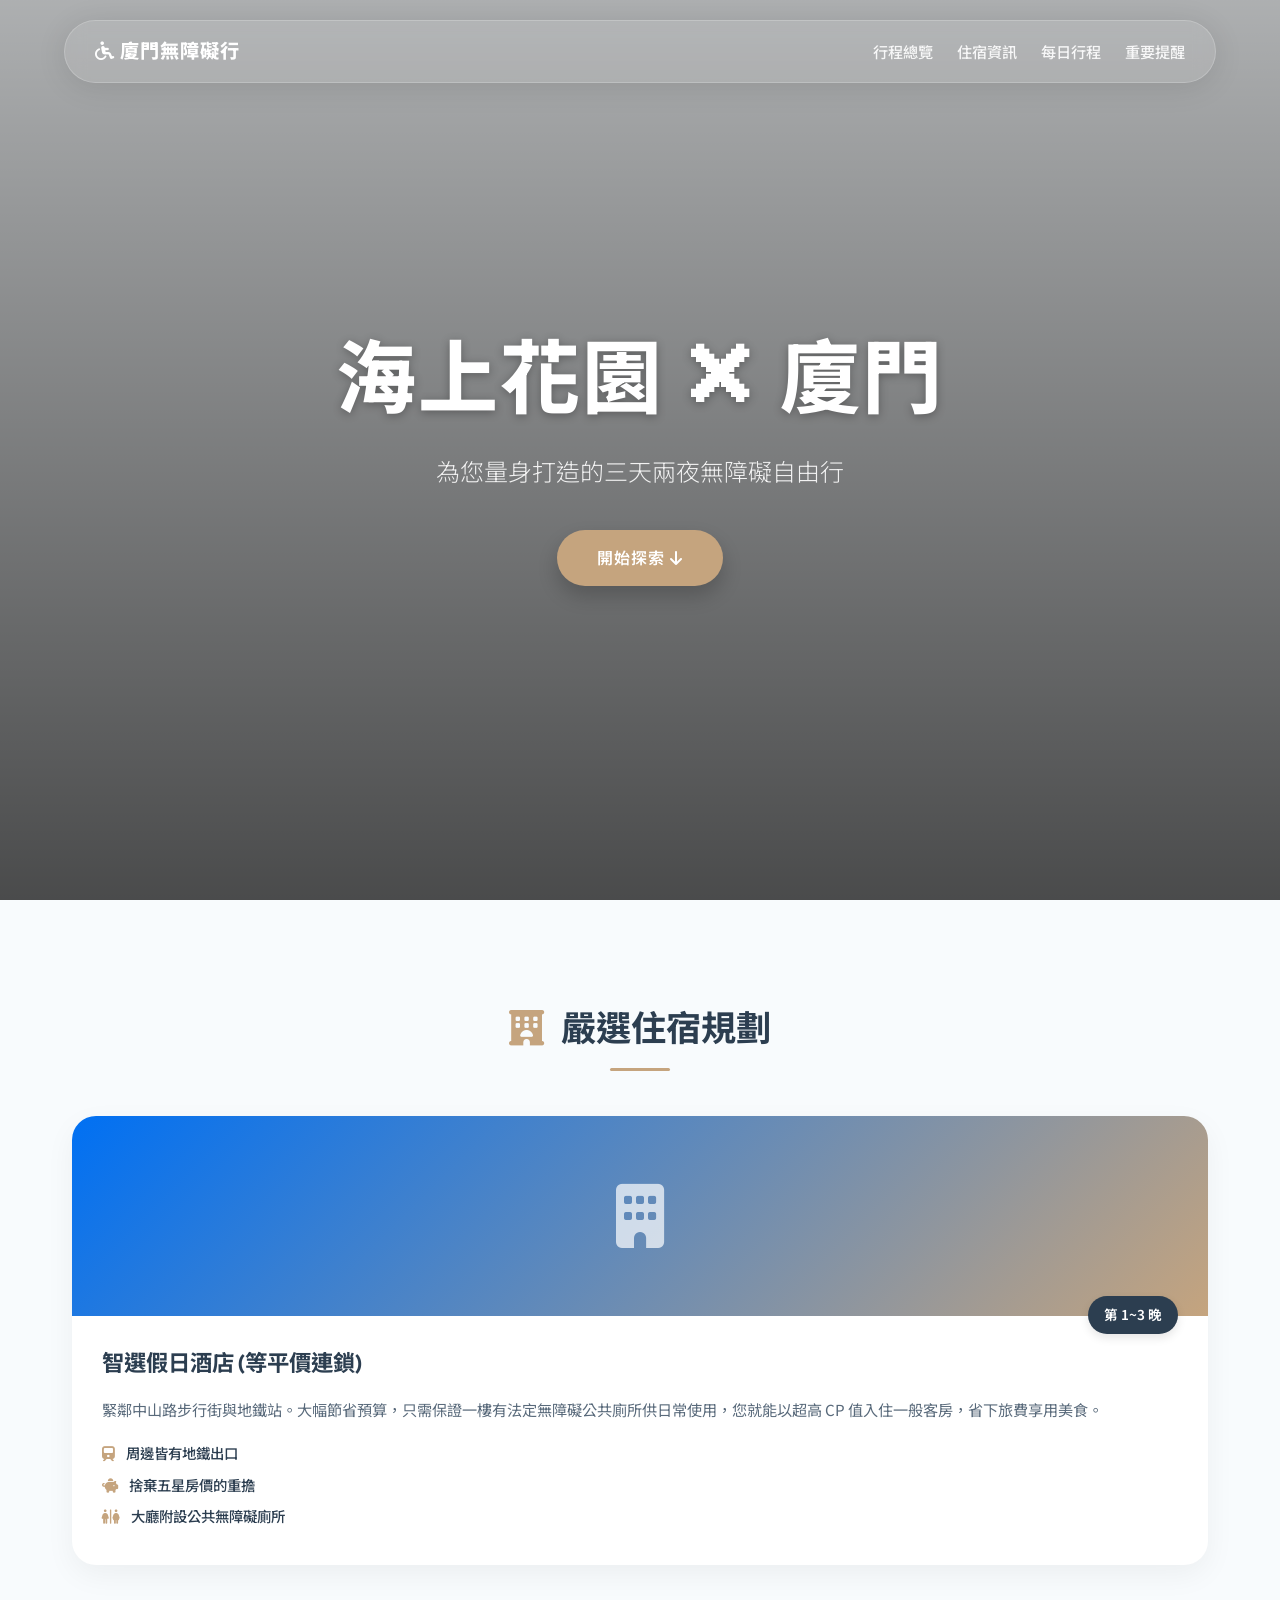
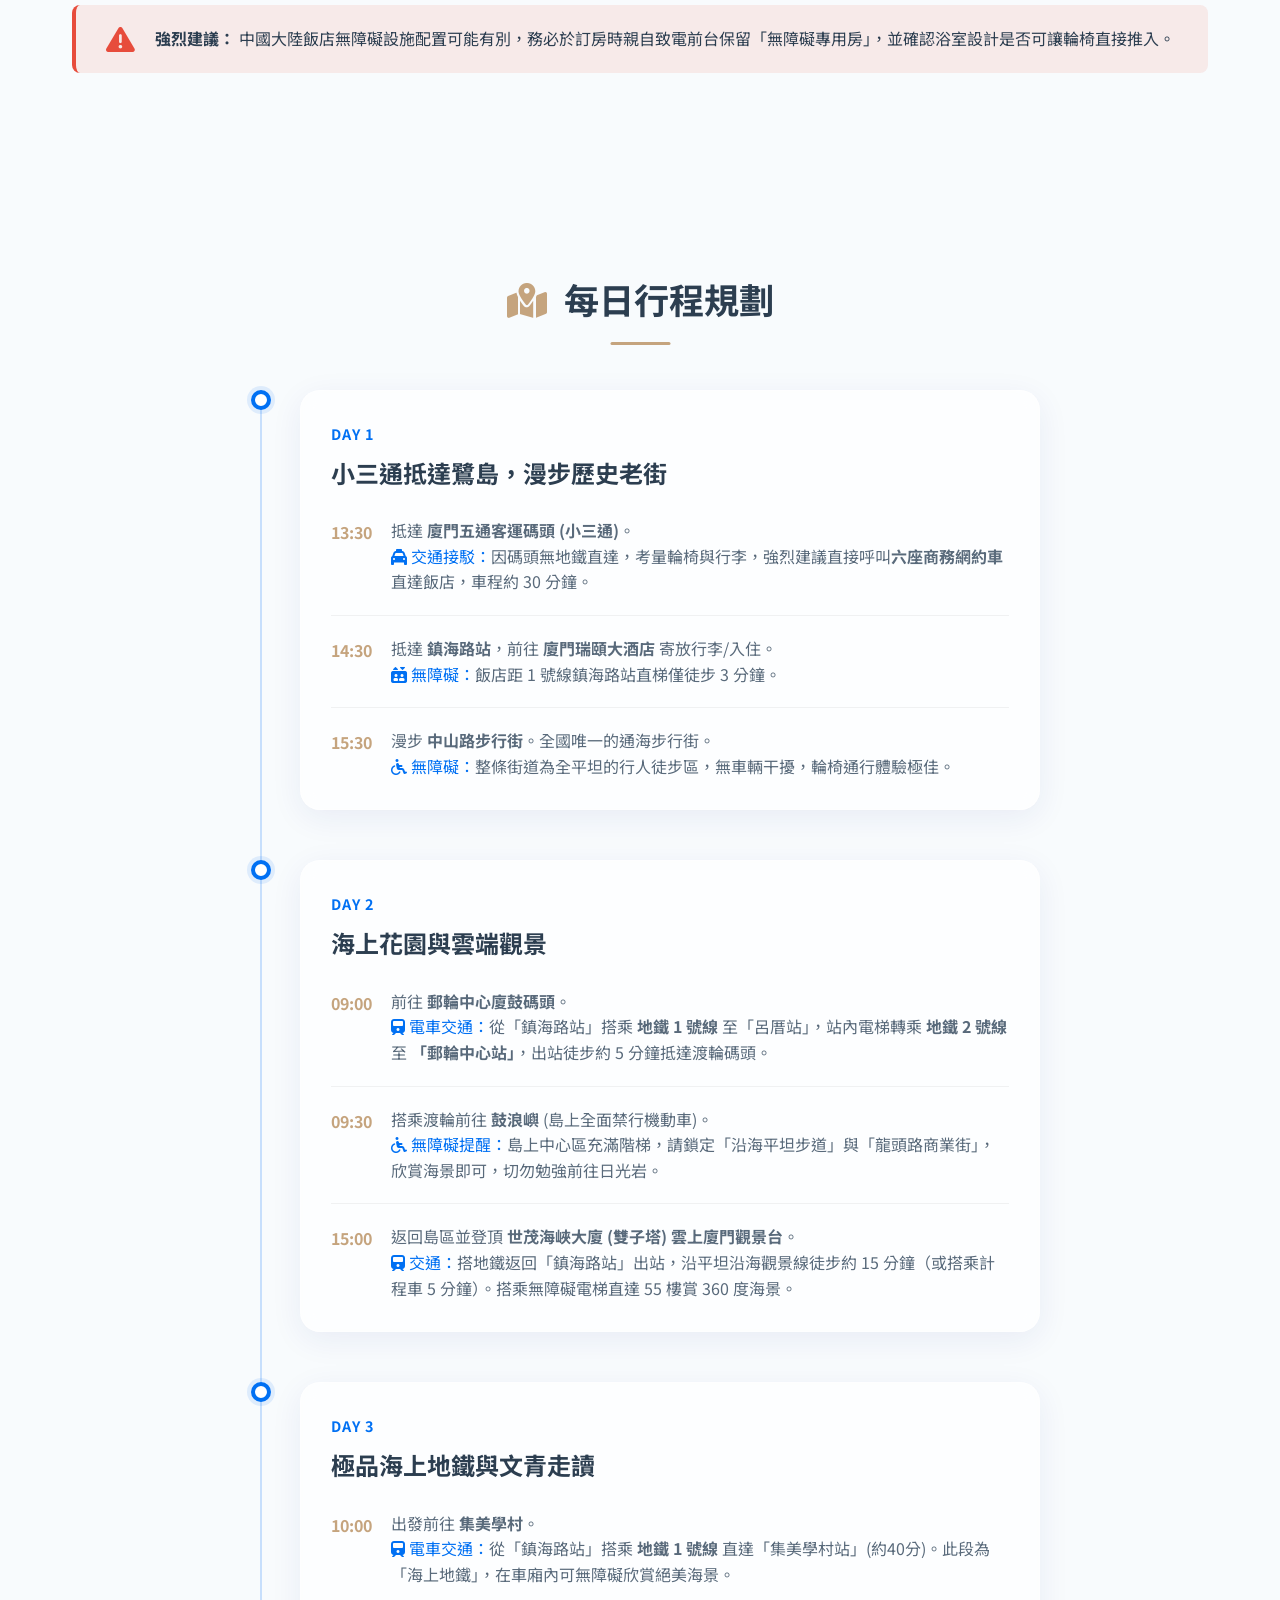
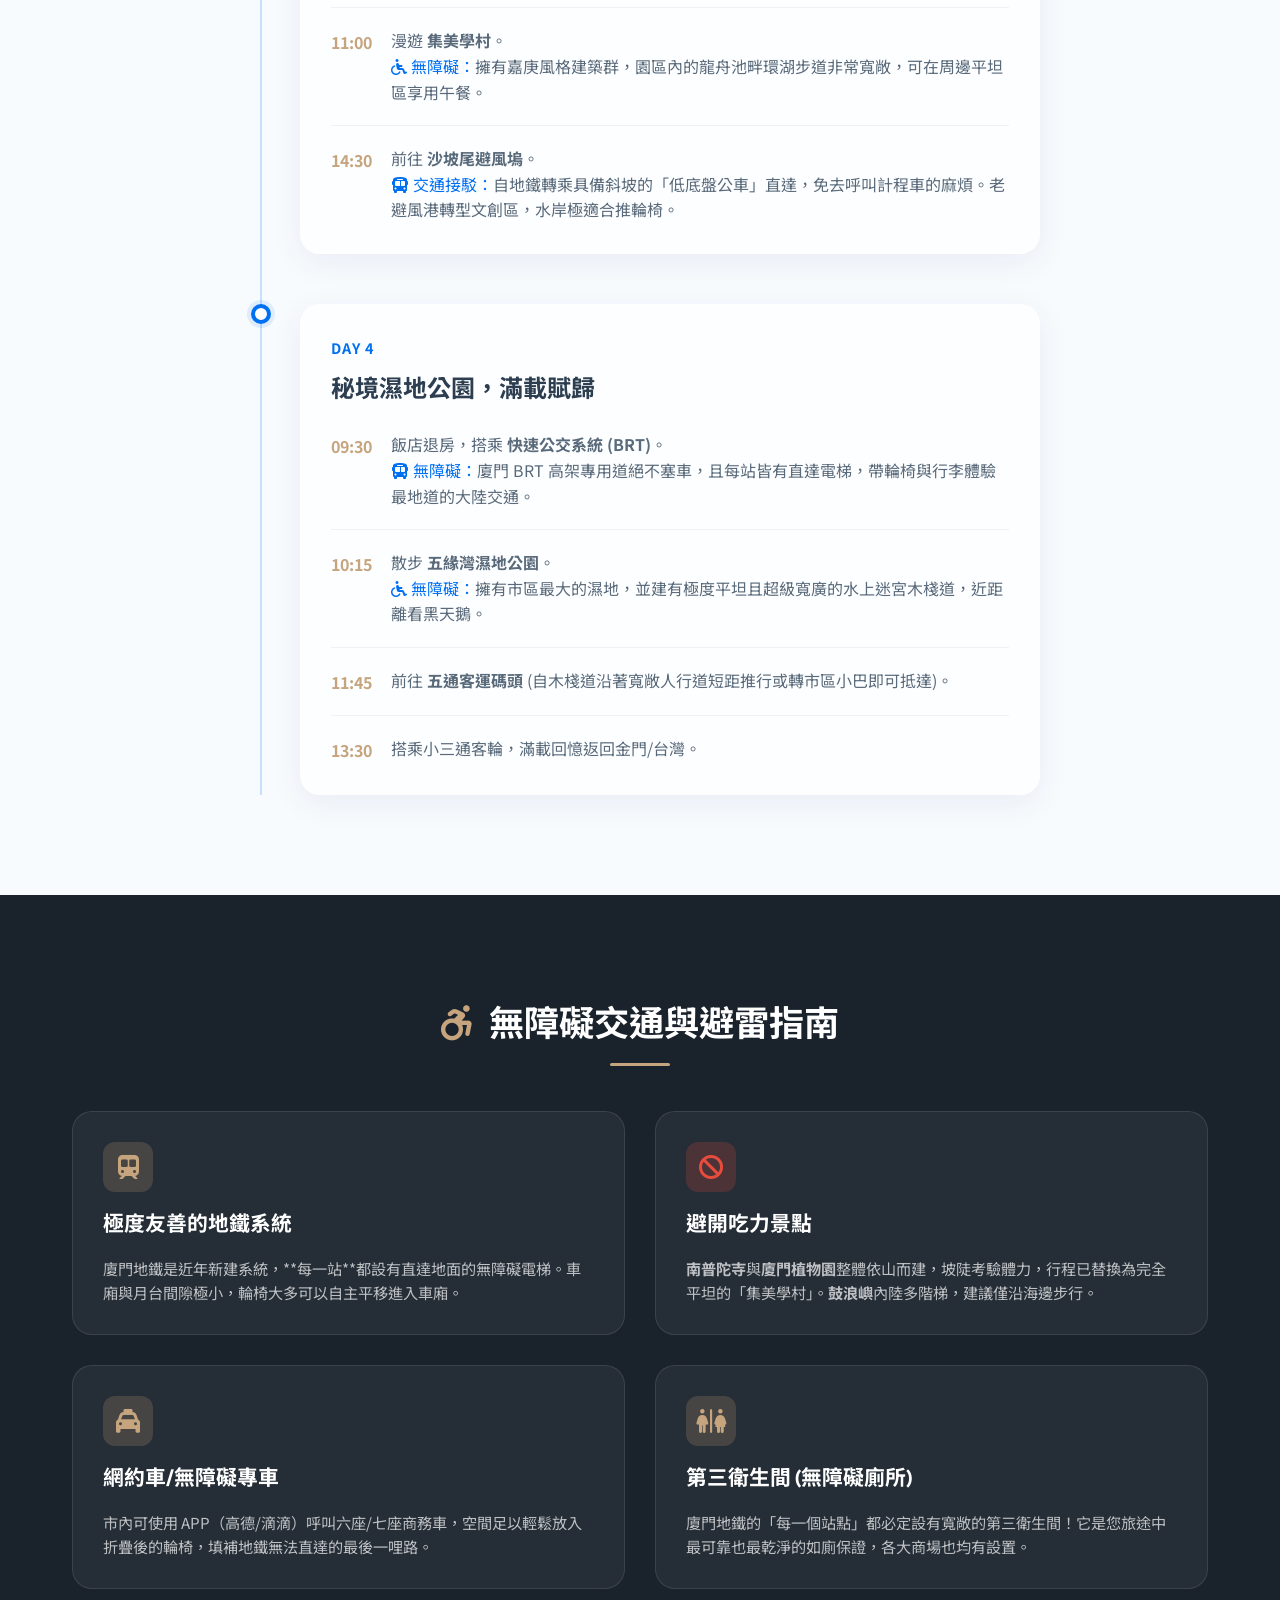
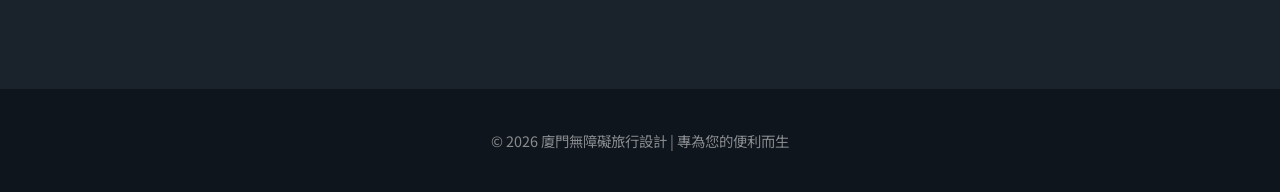
==== commit 990bb886: "Add files via upload" ====
--- a/xiamen.html
+++ b/xiamen.html
@@ -51,13 +51,13 @@
                 <div class="card hotel-card hover-lift">
                     <div class="card-image" style="background: linear-gradient(135deg, #0070f3, #c5a47e); display: flex; align-items: center; justify-content: center;"><i class="fa-solid fa-building" style="font-size: 4rem; color: rgba(255,255,255,0.7);"></i></div>
                     <div class="card-content">
-                        <div class="badge">第 1, 2 晚</div>
-                        <h3>廈門瑞頤大酒店 (Swissôtel)</h3>
-                        <p class="hotel-desc">緊鄰廈門地鐵 1 號線「鎮海路站」，全程平坦直結。出門即是著名的中山路步行街，距離鼓浪嶼碼頭極近。設有完善無障礙房型及寬敞衛浴。</p>
+                        <div class="badge">第 1~3 晚</div>
+                        <h3>智選假日酒店 (等平價連鎖)</h3>
+                        <p class="hotel-desc">緊鄰中山路步行街與地鐵站。大幅節省預算，只需保證一樓有法定無障礙公共廁所供日常使用，您就能以超高 CP 值入住一般客房，省下旅費享用美食。</p>
                         <ul class="features">
-                            <li><i class="fa-solid fa-train"></i> 地鐵鎮海路站徒步 3 分鐘</li>
-                            <li><i class="fa-solid fa-check"></i> 直達中山路老街</li>
-                            <li><i class="fa-solid fa-wheelchair"></i> 無障礙專用房 (殘疾人客房)</li>
+                            <li><i class="fa-solid fa-train"></i> 周邊皆有地鐵出口</li>
+                            <li><i class="fa-solid fa-piggy-bank"></i> 捨棄五星房價的重擔</li>
+                            <li><i class="fa-solid fa-restroom"></i> 大廳附設公共無障礙廁所</li>
                         </ul>
                     </div>
                 </div>
@@ -125,22 +125,43 @@
                     <div class="timeline-dot"></div>
                     <div class="timeline-content glass-card hover-scale">
                         <div class="day-number">Day 3</div>
-                        <h3>極品海上地鐵與絕美學村</h3>
+                        <h3>極品海上地鐵與文青走讀</h3>
+                        <div class="time-block">
+                            <span class="time">10:00</span>
+                            <p>出發前往 <strong>集美學村</strong>。<br><span style="color:var(--accent-blue)"><i class="fa-solid fa-train"></i> 電車交通：</span>從「鎮海路站」搭乘 <strong>地鐵 1 號線</strong> 直達「集美學村站」(約40分)。此段為「海上地鐵」，在車廂內可無障礙欣賞絕美海景。</p>
+                        </div>
+                        <div class="time-block">
+                            <span class="time">11:00</span>
+                            <p>漫遊 <strong>集美學村</strong>。<br><span style="color:var(--accent-blue)"><i class="fa-solid fa-wheelchair"></i> 無障礙：</span>擁有嘉庚風格建築群，園區內的龍舟池畔環湖步道非常寬敞，可在周邊平坦區享用午餐。</p>
+                        </div>
+                        <div class="time-block">
+                            <span class="time">14:30</span>
+                            <p>前往 <strong>沙坡尾避風塢</strong>。<br><span style="color:var(--accent-blue)"><i class="fa-solid fa-bus"></i> 交通接駁：</span>自地鐵轉乘具備斜坡的「低底盤公車」直達，免去呼叫計程車的麻煩。老避風港轉型文創區，水岸極適合推輪椅。</p>
+                        </div>
+                    </div>
+                </div>
+
+                <!-- Day 4 -->
+                <div class="timeline-item">
+                    <div class="timeline-dot"></div>
+                    <div class="timeline-content glass-card hover-scale">
+                        <div class="day-number">Day 4</div>
+                        <h3>秘境濕地公園，滿載賦歸</h3>
                         <div class="time-block">
                             <span class="time">09:30</span>
-                            <p>退房後前往 <strong>集美學村</strong>。<br><span style="color:var(--accent-blue)"><i class="fa-solid fa-train"></i> 電車交通：</span>從「鎮海路站」搭乘 <strong>地鐵 1 號線</strong> 直達「集美學村站」(約40分)。此段為「海上地鐵」，在車廂內可無障礙欣賞絕美海景。</p>
+                            <p>飯店退房，搭乘 <strong>快速公交系統 (BRT)</strong>。<br><span style="color:var(--accent-blue)"><i class="fa-solid fa-bus"></i> 無障礙：</span>廈門 BRT 高架專用道絕不塞車，且每站皆有直達電梯，帶輪椅與行李體驗最地道的大陸交通。</p>
                         </div>
                         <div class="time-block">
                             <span class="time">10:15</span>
-                            <p>輕遊 <strong>集美學村</strong>。<br><span style="color:var(--accent-blue)"><i class="fa-solid fa-wheelchair"></i> 無障礙：</span>擁有嘉庚風格建築群，園區平整寬敞。因下午需搭船，建議短暫停留欣賞大景即可。</p>
-                        </div>
-                        <div class="time-block">
-                            <span class="time">11:15</span>
-                            <p>搭乘地鐵回飯店領取行李，並呼叫網約車前往五通碼頭。</p>
+                            <p>散步 <strong>五緣灣濕地公園</strong>。<br><span style="color:var(--accent-blue)"><i class="fa-solid fa-wheelchair"></i> 無障礙：</span>擁有市區最大的濕地，並建有極度平坦且超級寬廣的水上迷宮木棧道，近距離看黑天鵝。</p>
+                        </div>
+                        <div class="time-block">
+                            <span class="time">11:45</span>
+                            <p>前往 <strong>五通客運碼頭</strong> (自木棧道沿著寬敞人行道短距推行或轉市區小巴即可抵達)。</p>
                         </div>
                         <div class="time-block">
                             <span class="time">13:30</span>
-                            <p>抵達 <strong>五通客運碼頭</strong>，搭乘小三通客輪，滿載回憶返回金門/台灣。</p>
+                            <p>搭乘小三通客輪，滿載回憶返回金門/台灣。</p>
                         </div>
                     </div>
                 </div>
